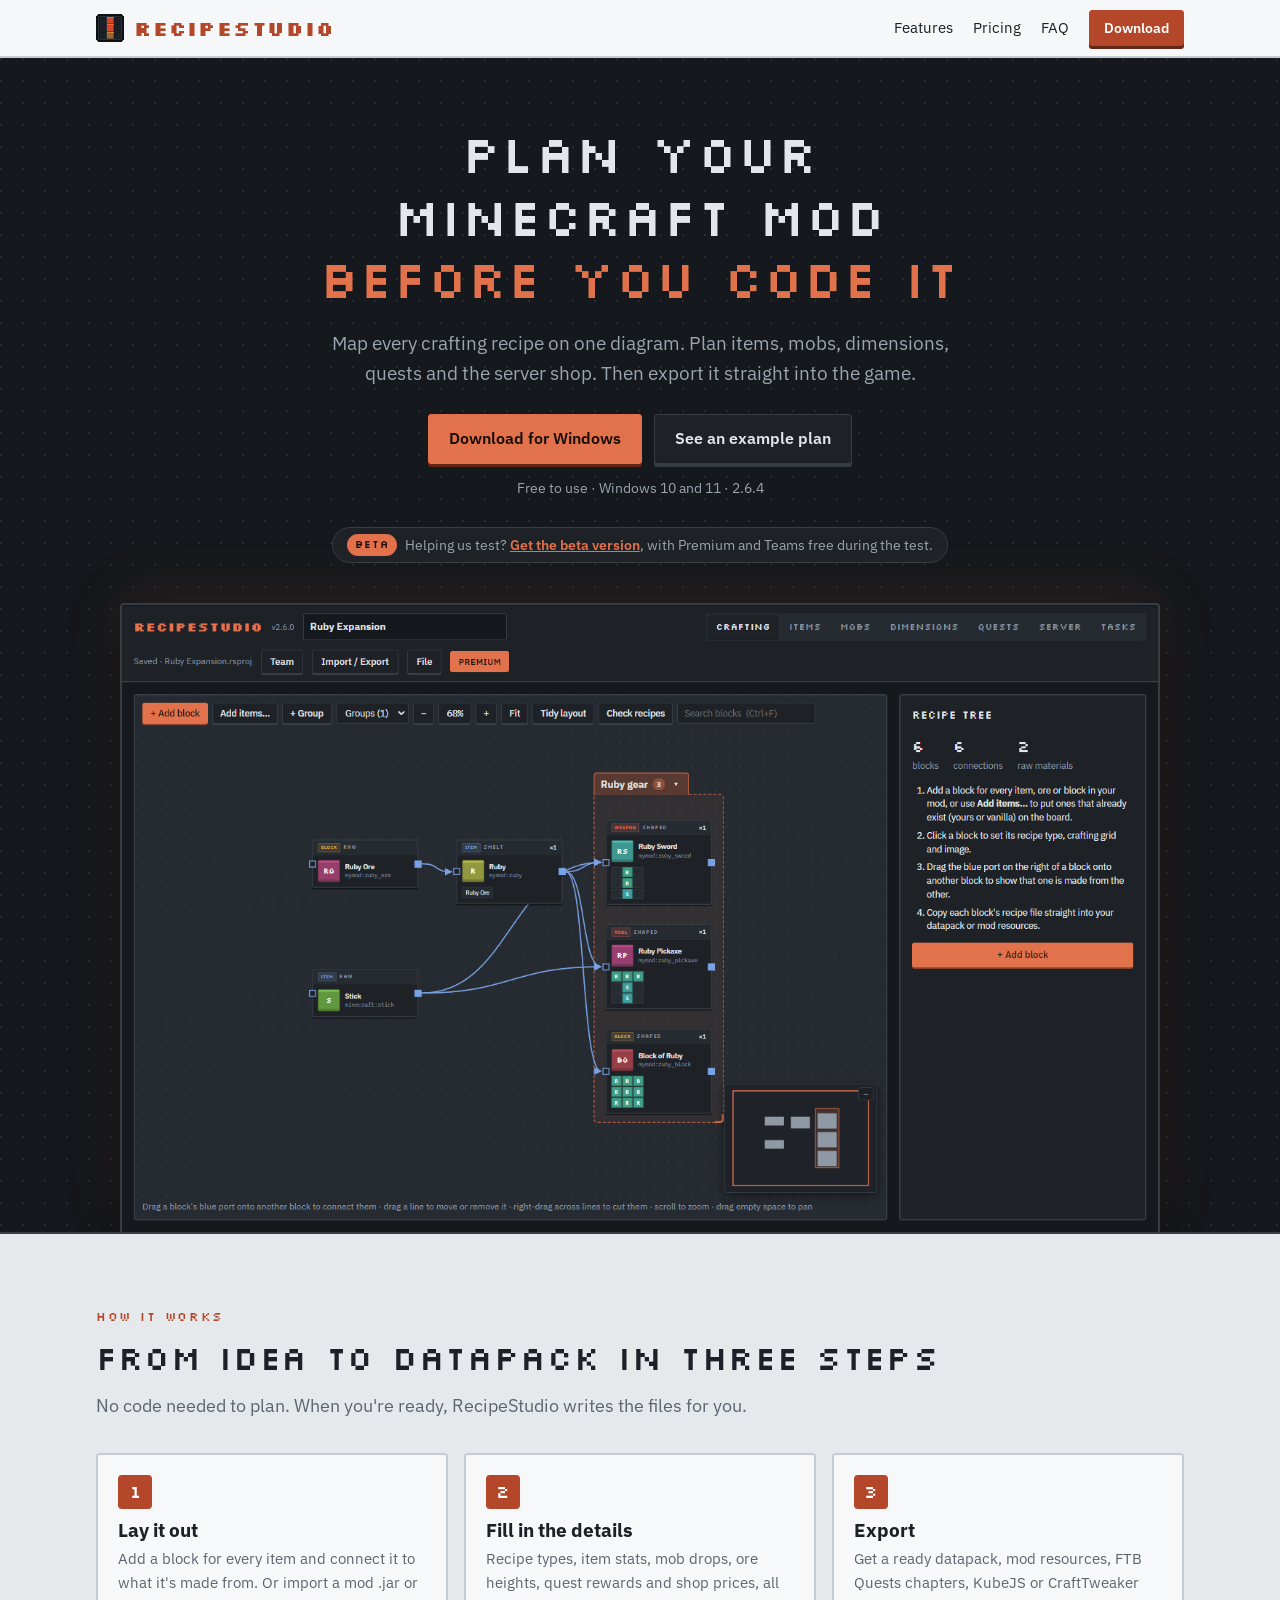
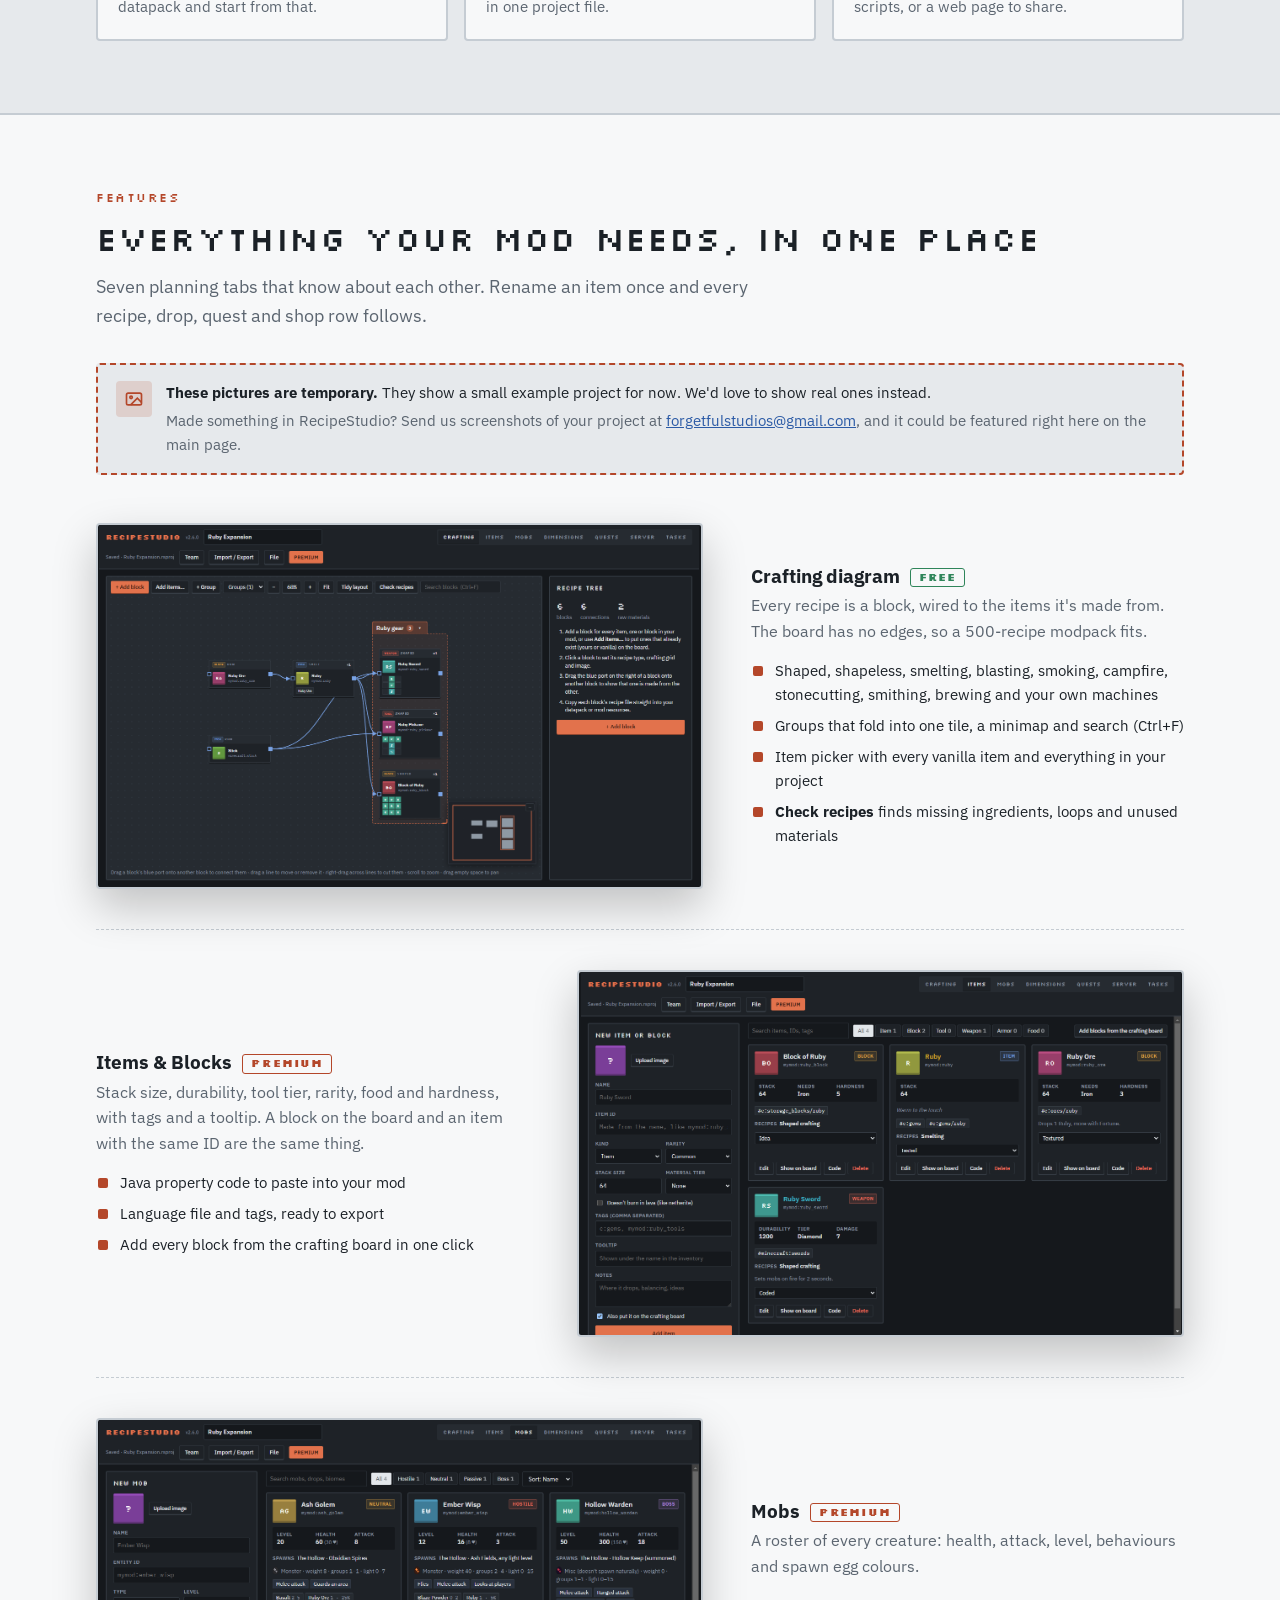
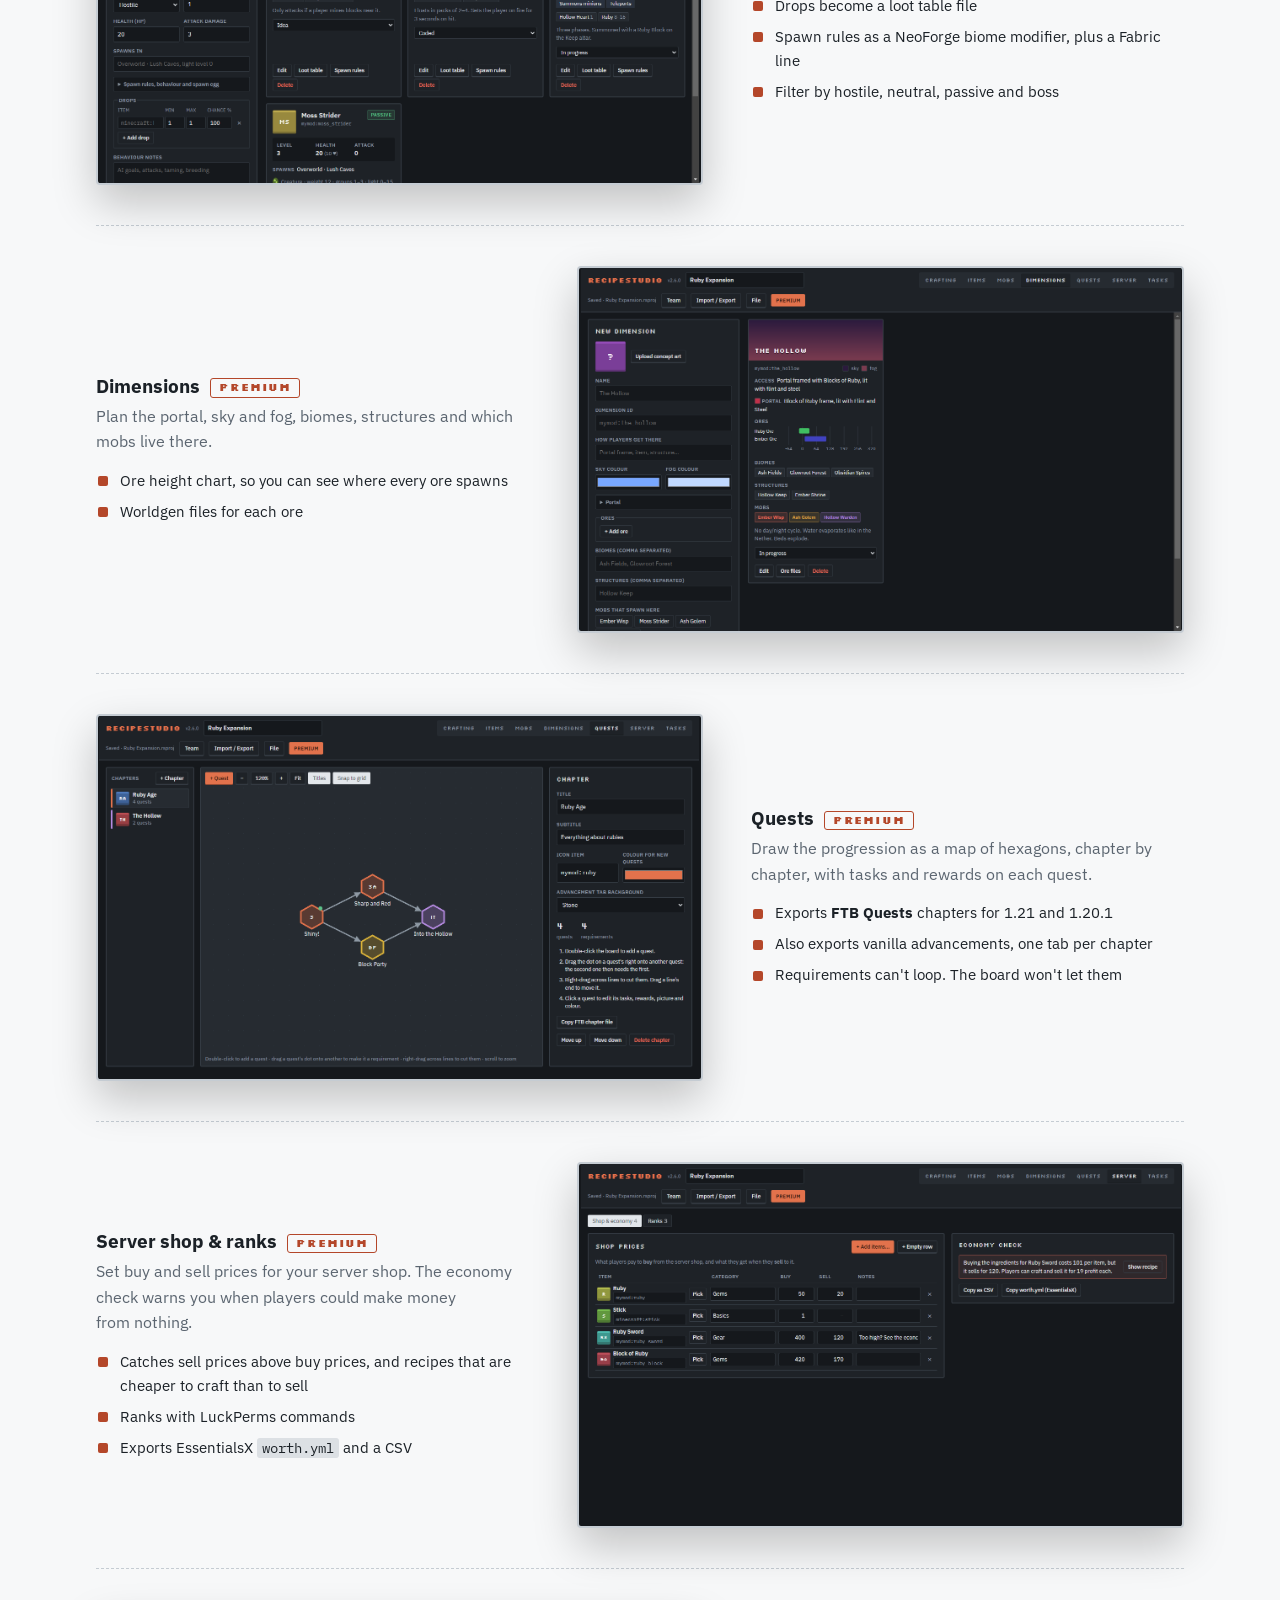
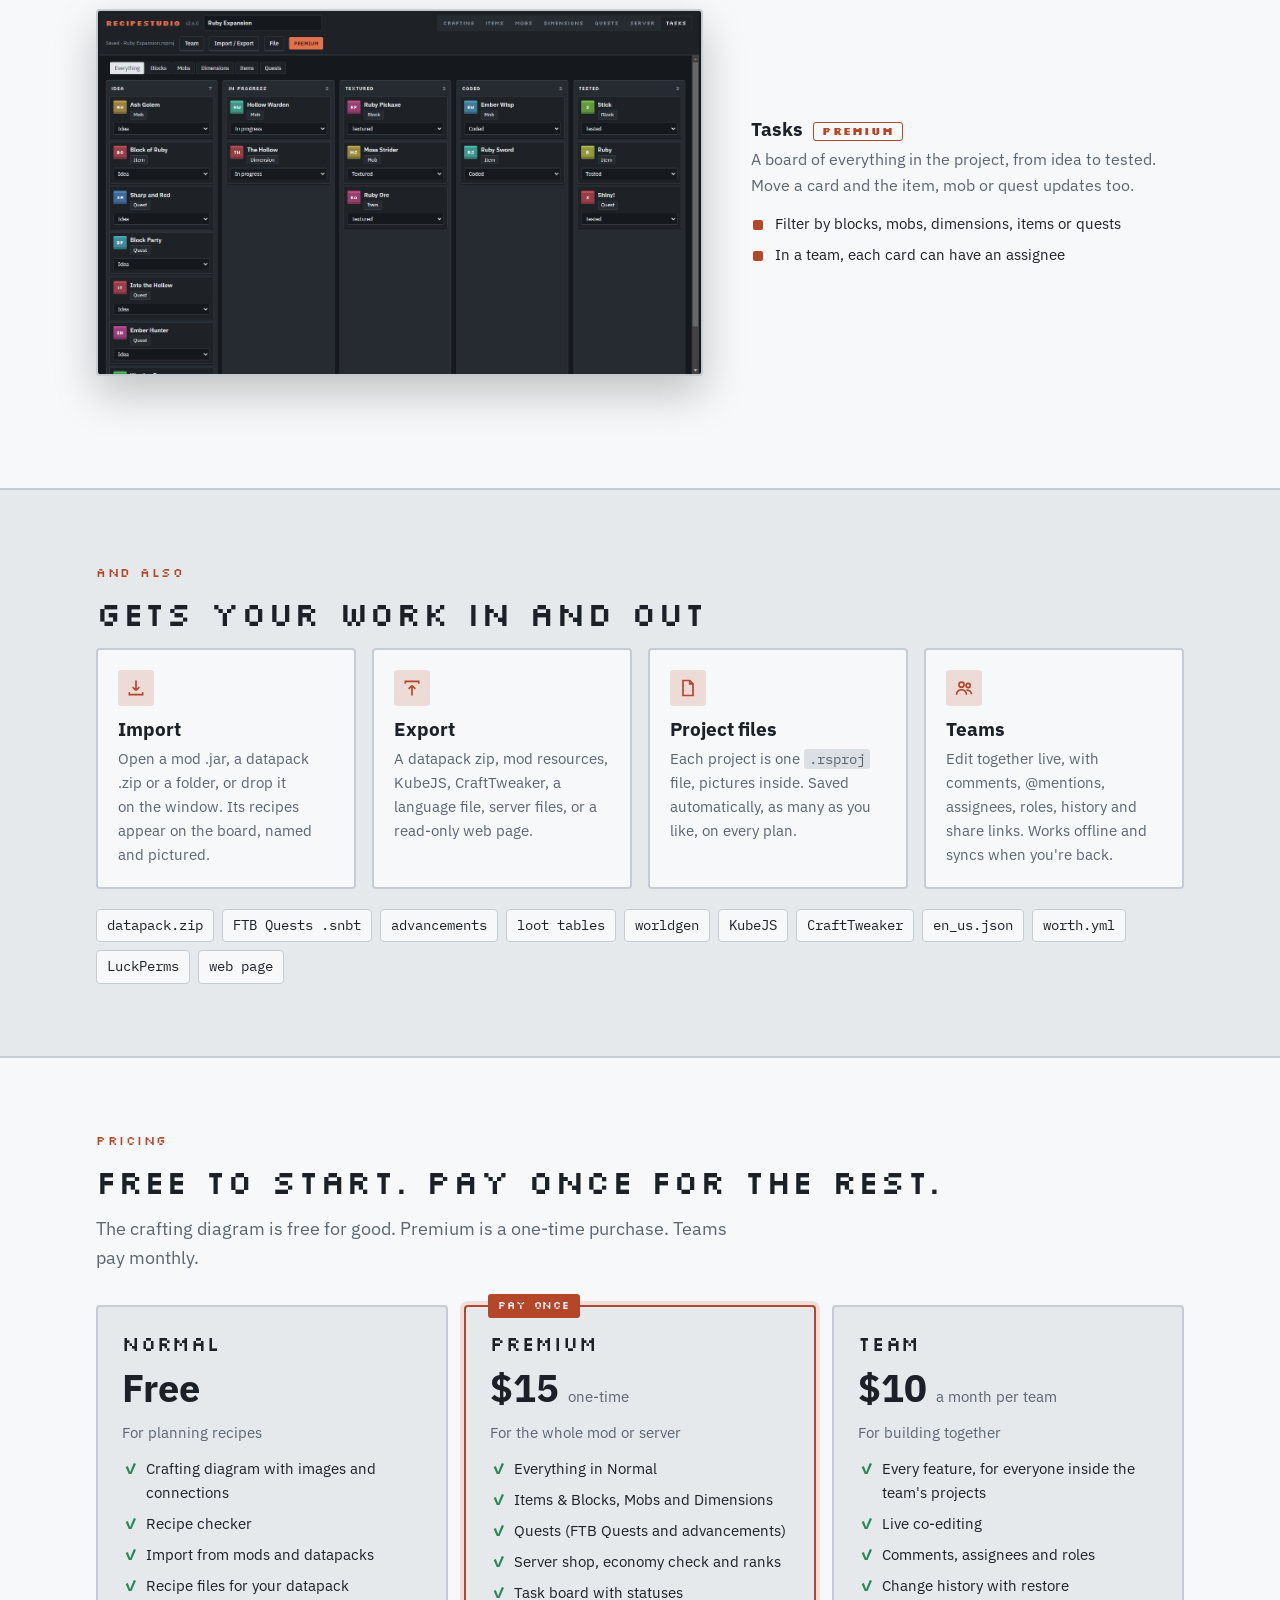
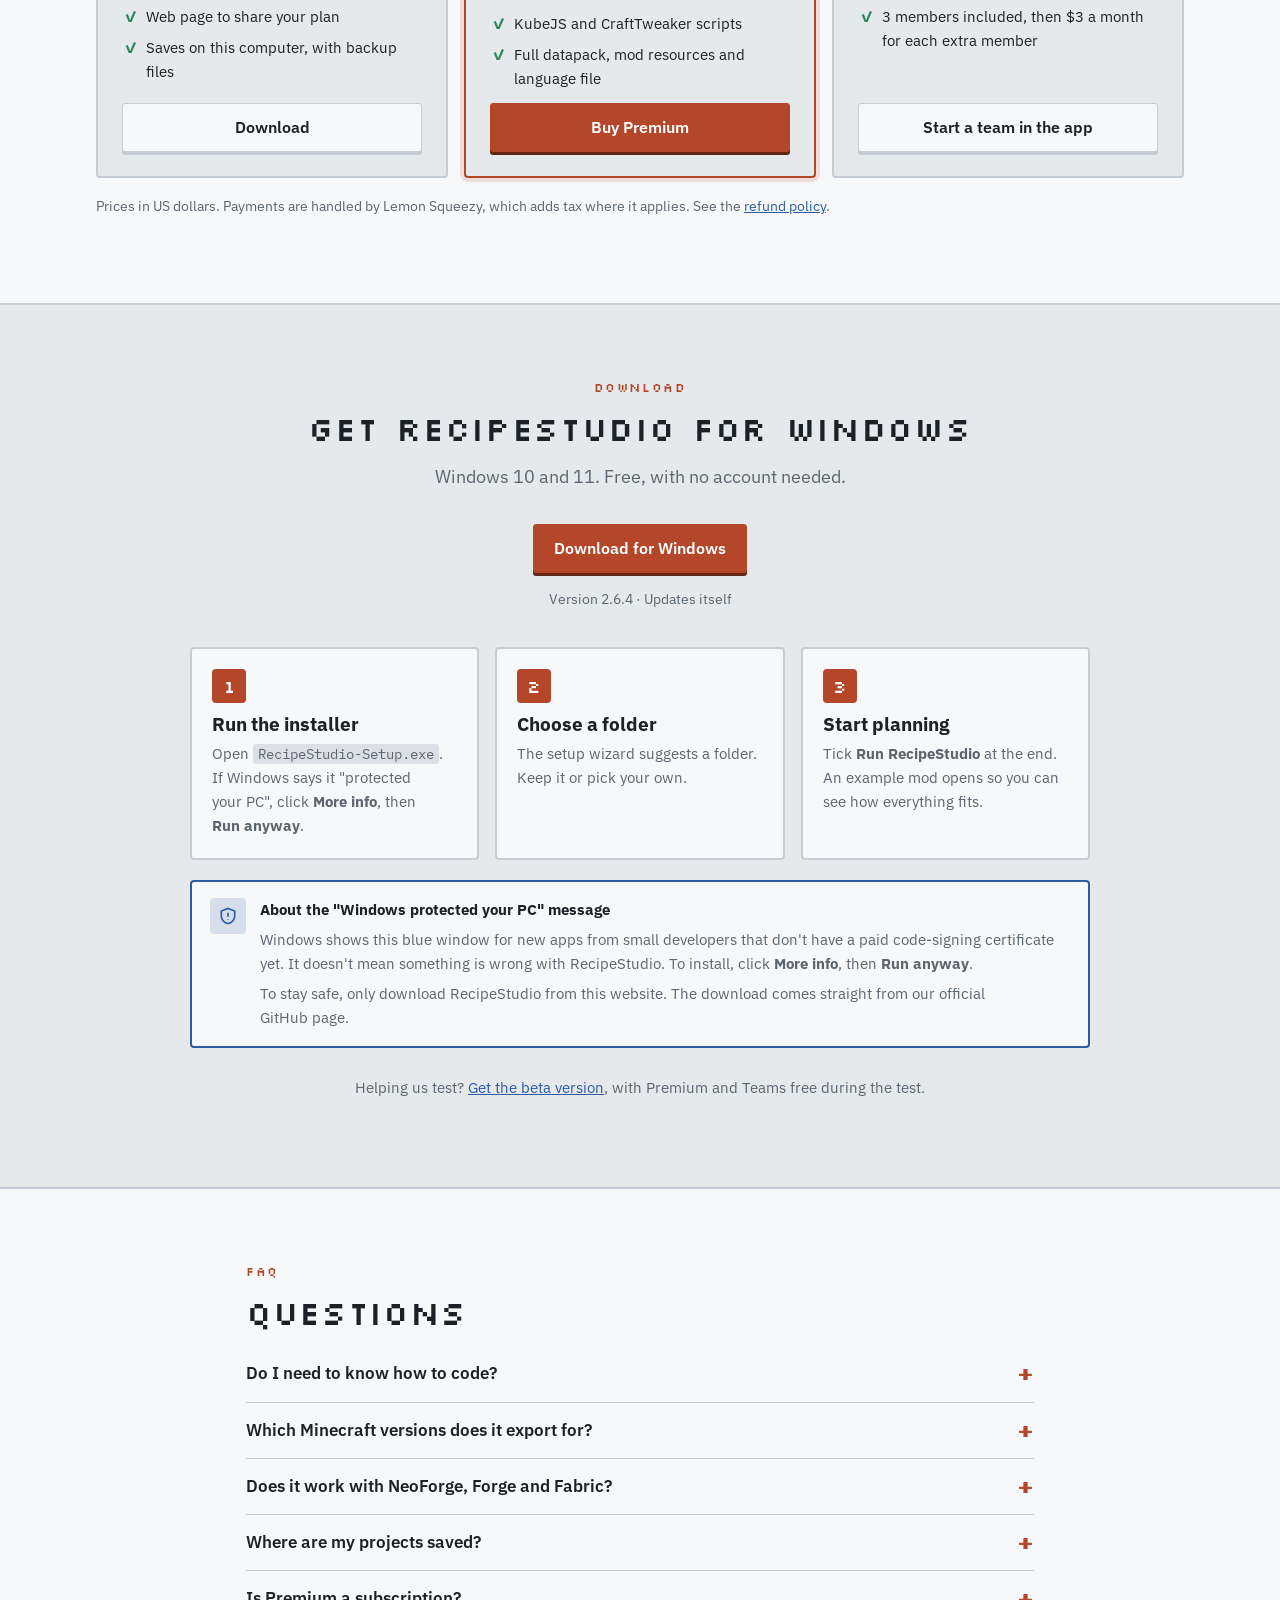
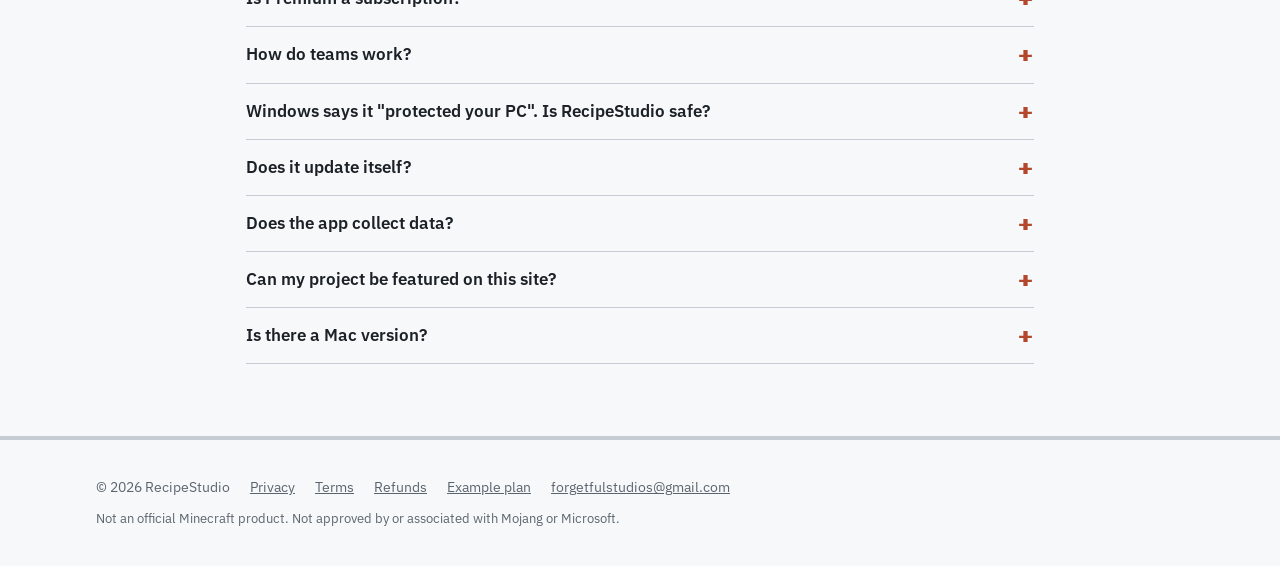
==== index.html @ adb0be87 "Website for 2.6.4" ====
<!doctype html>
<html lang="en"><head>
<meta charset="utf-8">
<meta name="viewport" content="width=device-width, initial-scale=1">
<title>RecipeStudio · Plan your Minecraft mod or server</title>
<meta name="description" content="A Windows app for Minecraft modders and server owners. Map every crafting recipe on a diagram, plan items, mobs, dimensions, quests and the server shop, then export datapacks, FTB Quests, KubeJS and CraftTweaker.">
<meta property="og:title" content="RecipeStudio · Plan your Minecraft mod or server">
<meta property="og:description" content="Map every recipe on a diagram, plan items, mobs, dimensions, quests and shops, then export straight into the game.">
<meta property="og:image" content="img/crafting.png">
<meta name="theme-color" content="#15181C">
<link rel="icon" href="icon.png">
<link rel="preconnect" href="https://fonts.googleapis.com"><link rel="preconnect" href="https://fonts.gstatic.com" crossorigin="">
<link rel="stylesheet" href="https://fonts.googleapis.com/css2?family=Silkscreen:wght@400;700&amp;family=IBM+Plex+Sans:wght@400;600;700&amp;family=IBM+Plex+Mono&amp;display=swap">
<link rel="stylesheet" href="style.css">
<script src="site-config.js"></script>
</head>
<body>
<a class="skip" href="#main">Skip to content</a>
<header class="top"><div class="wrap">
  <a class="logo" href="./"><img src="icon.png" alt="">RECIPESTUDIO</a>
  <nav class="links" aria-label="Main"><a href="#features">Features</a><a href="#pricing">Pricing</a><a href="#faq">FAQ</a><a class="btn primary" href="#download">Download</a></nav>
</div></header>

<main id="main">
  <section class="hero"><div class="wrap">
    <div class="hero-copy">
      <h1>Plan your Minecraft mod <span>before you code it<br></span></h1>
      <p class="lead">Map every crafting recipe on one diagram. Plan items, mobs, dimensions, quests and the server shop. Then export it straight into the game.</p>
      <div class="btn-row"><a class="btn primary dl" href="#download">Download for Windows</a><a class="btn" href="example.html">See an example plan</a></div>
      <p class="small">Free to use · Windows 10 and 11 · <span data-version=""></span></p>
      <p class="beta-pill"><span class="tag-new">Beta</span><span>Helping us test? <a href="beta.html">Get the beta version</a>, with Premium and Teams free during the test.</span></p>
    </div>
    <div class="frame zoom"><img src="img/crafting.png" alt="The RecipeStudio crafting diagram: ore smelts into ruby, which is crafted into a sword, a pickaxe and a block, grouped as Ruby gear, with a minimap"></div>
  </div></section>

  <section><div class="wrap">
    <p class="eyebrow">How it works</p>
    <h2>From idea to datapack in three steps</h2>
    <p class="section-lead">No code needed to plan. When you're ready, RecipeStudio writes the files for you.</p>
    <div class="steps">
      <div class="step"><h3>Lay it out</h3><p>Add a block for every item and connect it to what it's made from. Or import a mod .jar or datapack and start from that.</p></div>
      <div class="step"><h3>Fill in the details</h3><p>Recipe types, item stats, mob drops, ore heights, quest rewards and shop prices, all in one project file.</p></div>
      <div class="step"><h3>Export</h3><p>Get a ready datapack, mod resources, FTB Quests chapters, KubeJS or CraftTweaker scripts, or a web page to share.</p></div>
    </div>
  </div></section>

  <section id="features" class="alt"><div class="wrap">
    <p class="eyebrow">Features</p>
    <h2>Everything your mod needs, in one place</h2>
    <p class="section-lead">Seven planning tabs that know about each other. Rename an item once and every recipe, drop, quest and shop row follows.</p>
    <div class="showcase-note">
      <div class="ico" aria-hidden="true"><svg viewBox="0 0 24 24" fill="none" stroke="currentColor" stroke-width="2"><rect x="3" y="5" width="18" height="14" rx="2"></rect><circle cx="8.5" cy="10" r="1.5"></circle><path d="M21 16l-5-5-8 8"></path></svg></div>
      <div>
        <p><b>These pictures are temporary.</b> They show a small example project for now. We'd love to show real ones instead.</p>
        <p>Made something in RecipeStudio? Send us screenshots of your project at <span data-contact="">forgetfulstudios@gmail.com</span>, and it could be featured right here on the main page.</p>
      </div>
    </div>

    <div class="feature">
      <div>
        <h3>Crafting diagram <span class="tag free">Free</span></h3>
        <p>Every recipe is a block, wired to the items it's made from. The board has no edges, so a 500-recipe modpack fits.</p>
        <ul class="ticks">
          <li>Shaped, shapeless, smelting, blasting, smoking, campfire, stonecutting, smithing, brewing and your own machines</li>
          <li>Groups that fold into one tile, a minimap and search (Ctrl+F)</li>
          <li>Item picker with every vanilla item and everything in your project</li>
          <li><b>Check recipes</b> finds missing ingredients, loops and unused materials</li>
        </ul>
      </div>
      <div class="frame zoom"><img src="img/crafting.png" alt="Crafting diagram with a folded group frame and minimap" loading="lazy"></div>
    </div>

    <div class="feature">
      <div>
        <h3>Items &amp; Blocks <span class="tag">Premium</span></h3>
        <p>Stack size, durability, tool tier, rarity, food and hardness, with tags and a tooltip. A block on the board and an item with the same ID are the same thing.</p>
        <ul class="ticks">
          <li>Java property code to paste into your mod</li>
          <li>Language file and tags, ready to export</li>
          <li>Add every block from the crafting board in one click</li>
        </ul>
      </div>
      <div class="frame zoom"><img src="img/items.png" alt="Items and blocks as cards with stats, tags and recipes" loading="lazy"></div>
    </div>

    <div class="feature">
      <div>
        <h3>Mobs <span class="tag">Premium</span></h3>
        <p>A roster of every creature: health, attack, level, behaviours and spawn egg colours.</p>
        <ul class="ticks">
          <li>Drops become a loot table file</li>
          <li>Spawn rules as a NeoForge biome modifier, plus a Fabric line</li>
          <li>Filter by hostile, neutral, passive and boss</li>
        </ul>
      </div>
      <div class="frame zoom"><img src="img/mobs.png" alt="Mob roster with stats, spawns, behaviours and drops" loading="lazy"></div>
    </div>

    <div class="feature">
      <div>
        <h3>Dimensions <span class="tag">Premium</span></h3>
        <p>Plan the portal, sky and fog, biomes, structures and which mobs live there.</p>
        <ul class="ticks">
          <li>Ore height chart, so you can see where every ore spawns</li>
          <li>Worldgen files for each ore</li>
        </ul>
      </div>
      <div class="frame zoom"><img src="img/dimensions.png" alt="A dimension card with portal, ore height chart, biomes and mobs" loading="lazy"></div>
    </div>

    <div class="feature">
      <div>
        <h3>Quests <span class="tag">Premium</span></h3>
        <p>Draw the progression as a map of hexagons, chapter by chapter, with tasks and rewards on each quest.</p>
        <ul class="ticks">
          <li>Exports <b>FTB Quests</b> chapters for 1.21 and 1.20.1</li>
          <li>Also exports vanilla advancements, one tab per chapter</li>
          <li>Requirements can't loop. The board won't let them</li>
        </ul>
      </div>
      <div class="frame zoom"><img src="img/quests.png" alt="Quest chapter drawn as connected hexagons" loading="lazy"></div>
    </div>

    <div class="feature">
      <div>
        <h3>Server shop &amp; ranks <span class="tag">Premium</span></h3>
        <p>Set buy and sell prices for your server shop. The economy check warns you when players could make money from nothing.</p>
        <ul class="ticks">
          <li>Catches sell prices above buy prices, and recipes that are cheaper to craft than to sell</li>
          <li>Ranks with LuckPerms commands</li>
          <li>Exports EssentialsX <code>worth.yml</code> and a CSV</li>
        </ul>
      </div>
      <div class="frame zoom"><img src="img/server.png" alt="Shop prices with an economy check warning about a profitable craft" loading="lazy"></div>
    </div>

    <div class="feature">
      <div>
        <h3>Tasks <span class="tag">Premium</span></h3>
        <p>A board of everything in the project, from idea to tested. Move a card and the item, mob or quest updates too.</p>
        <ul class="ticks">
          <li>Filter by blocks, mobs, dimensions, items or quests</li>
          <li>In a team, each card can have an assignee</li>
        </ul>
      </div>
      <div class="frame zoom"><img src="img/tasks.png" alt="Task board with columns Idea, In progress, Textured, Coded and Tested" loading="lazy"></div>
    </div>
  </div></section>

  <section><div class="wrap">
    <p class="eyebrow">And also</p>
    <h2>Gets your work in and out</h2>
    <div class="grid">
      <div class="card"><div class="ico"><svg viewBox="0 0 24 24" fill="none" stroke="currentColor" stroke-width="2"><path d="M12 3v12m0 0l-4-4m4 4l4-4M4 17v3h16v-3"></path></svg></div><h3>Import</h3><p>Open a mod .jar, a datapack .zip or a folder, or drop it on the window. Its recipes appear on the board, named and pictured.</p></div>
      <div class="card"><div class="ico"><svg viewBox="0 0 24 24" fill="none" stroke="currentColor" stroke-width="2"><path d="M12 21V9m0 0l-4 4m4-4l4 4M4 7V4h16v3"></path></svg></div><h3>Export</h3><p>A datapack zip, mod resources, KubeJS, CraftTweaker, a language file, server files, or a read-only web page.</p></div>
      <div class="card"><div class="ico"><svg viewBox="0 0 24 24" fill="none" stroke="currentColor" stroke-width="2"><path d="M6 3h8l4 4v14H6z"></path><path d="M14 3v4h4"></path></svg></div><h3>Project files</h3><p>Each project is one <code>.rsproj</code> file, pictures inside. Saved automatically, as many as you like, on every plan.</p></div>
      <div class="card"><div class="ico"><svg viewBox="0 0 24 24" fill="none" stroke="currentColor" stroke-width="2"><circle cx="9" cy="8" r="3"></circle><circle cx="17" cy="9" r="2.5"></circle><path d="M3 20c0-3.3 2.7-6 6-6s6 2.7 6 6M15 14.5c3 0 6 1.8 6 5"></path></svg></div><h3>Teams</h3><p>Edit together live, with comments, @mentions, assignees, roles, history and share links. Works offline and syncs when you're back.</p></div>
    </div>
    <div class="formats" aria-label="Export formats"><span>datapack.zip</span><span>FTB Quests .snbt</span><span>advancements</span><span>loot tables</span><span>worldgen</span><span>KubeJS</span><span>CraftTweaker</span><span>en_us.json</span><span>worth.yml</span><span>LuckPerms</span><span>web page</span></div>
  </div></section>

  <section id="pricing" class="alt"><div class="wrap">
    <p class="eyebrow">Pricing</p>
    <h2>Free to start. Pay once for the rest.</h2>
    <p class="section-lead">The crafting diagram is free for good. Premium is a one-time purchase. Teams pay monthly.</p>
    <div class="plans" id="plans"></div>
    <p class="small" style="margin-top:18px">Prices in US dollars. Payments are handled by Lemon Squeezy, which adds tax where it applies. See the <a href="refund.html">refund policy</a>.</p>
  </div></section>

  <section id="download" class="download"><div class="wrap">
    <p class="eyebrow">Download</p>
    <h2>Get RecipeStudio for Windows</h2>
    <p class="section-lead" style="margin-inline:auto">Windows 10 and 11. Free, with no account needed.</p>
    <p><a class="btn primary dl" href="#">Download for Windows</a></p>
    <p class="small">Version <span data-version=""></span> · Updates itself</p>
    <div class="install">
      <div class="step"><h3>Run the installer</h3><p>Open <code>RecipeStudio-Setup.exe</code>. If Windows says it "protected your PC", click <b>More info</b>, then <b>Run anyway</b>.</p></div>
      <div class="step"><h3>Choose a folder</h3><p>The setup wizard suggests a folder. Keep it or pick your own.</p></div>
      <div class="step"><h3>Start planning</h3><p>Tick <b>Run RecipeStudio</b> at the end. An example mod opens so you can see how everything fits.</p></div>
    </div>
    <div class="smartscreen-note" id="windows-warning">
      <div class="ico" aria-hidden="true"><svg viewBox="0 0 24 24" fill="none" stroke="currentColor" stroke-width="2"><path d="M12 3l8 3v6c0 4.5-3.4 8.3-8 9-4.6-.7-8-4.5-8-9V6z"></path><path d="M12 8v5M12 16v.5"></path></svg></div>
      <div>
        <p><b>About the "Windows protected your PC" message</b></p>
        <p>Windows shows this blue window for new apps from small developers that don't have a paid code-signing certificate yet. It doesn't mean something is wrong with RecipeStudio. To install, click <b>More info</b>, then <b>Run anyway</b>.</p>
        <p>To stay safe, only download RecipeStudio from this website. The download comes straight from our official GitHub page.</p>
      </div>
    </div>
    <p class="beta-link">Helping us test? <a href="beta.html">Get the beta version</a>, with Premium and Teams free during the test.</p>
  </div></section>

  <section id="faq" class="alt"><div class="wrap faq">
    <p class="eyebrow">FAQ</p>
    <h2>Questions</h2>
    <details><summary>Do I need to know how to code?</summary><p>No. You can plan everything without code, and export datapacks that work in any world. Mod developers also get recipe files, language files, tags and Java snippets.</p></details>
    <details><summary>Which Minecraft versions does it export for?</summary><p>Java Edition 1.21 and newer. FTB Quests chapters can also be made for 1.20.1. Scripts work with KubeJS 6 and 7, and CraftTweaker for 1.20 and newer.</p></details>
    <details><summary>Does it work with NeoForge, Forge and Fabric?</summary><p>Datapacks work on all of them. Mob spawn rules come as a NeoForge biome modifier plus a line for Fabric.</p></details>
    <details><summary>Where are my projects saved?</summary><p>On your computer, as <code>.rsproj</code> files in Documents\RecipeStudio. Team projects are also saved online so your team can work on them together, and you can keep working offline.</p></details>
    <details><summary>Is Premium a subscription?</summary><p>No. Premium is a one-time purchase with a license key. Only the Team plan is monthly, and you can cancel it whenever you like.</p></details>
    <details><summary>How do teams work?</summary><p>The team owner pays for the team in the app, then invites people by email or with an invite code. Everyone in the team gets every feature inside the team's projects. <span id="teamPrice"></span></p></details>
    <details><summary>Windows says it "protected your PC". Is RecipeStudio safe?</summary><p>Yes. Windows shows that message for new apps from small developers that don't have a paid code-signing certificate yet. Click <b>More info</b>, then <b>Run anyway</b>. Only download RecipeStudio from this website, so you know you have the real one.</p></details>
    <details><summary>Does it update itself?</summary><p>Yes. New versions download in the background and install when you close the app.</p></details>
    <details><summary>Does the app collect data?</summary><p>It sends anonymous counts of which features are used, which you can switch off in the File menu. Your projects stay private. See the <a href="privacy.html">privacy policy</a>.</p></details>
    <details><summary>Can my project be featured on this site?</summary><p>Yes, please! The screenshots on this page are temporary. Send screenshots of your project to <span data-contact="">forgetfulstudios@gmail.com</span>, with the name you'd like shown, and we may feature it on the main page.</p></details>
    <details><summary>Is there a Mac version?</summary><p>Not yet. RecipeStudio is Windows only for now.</p></details>
  </div></section>
</main>

<footer><div class="wrap">
  <span>© <span id="year"></span> RecipeStudio</span>
  <a href="privacy.html">Privacy</a><a href="terms.html">Terms</a><a href="refund.html">Refunds</a><a href="example.html">Example plan</a>
  <span data-contact=""></span>
  <span class="fine">Not an official Minecraft product. Not approved by or associated with Mojang or Microsoft.</span>
</div></footer>

<script src="common.js"></script>
<script>
(() => {
  const S = window.SITE || {}, p = Object.assign({ premium: 12, teamMonthly: 10, teamIncludedMembers: 3, teamExtraMember: 3, currency: 'USD' }, S.pricing || {});
  const money = n => new Intl.NumberFormat('en-US', { style: 'currency', currency: p.currency || 'USD', minimumFractionDigits: Number.isInteger(n) ? 0 : 2 }).format(n);
  const esc = s => String(s ?? '').replace(/[&<>"']/g, c => ({ '&': '&amp;', '<': '&lt;', '>': '&gt;', '"': '&quot;', "'": '&#39;' }[c]));
  // Same defaults as the app's plan screen (app/src/premium.js); config.json's planText overrides them.
  const T = Object.assign({
    normal: ['Crafting diagram with images and connections', 'Recipe checker', 'Import from mods and datapacks', 'Recipe files for your datapack', 'Web page to share your plan', 'Saves on this computer, with backup files'],
    premium: ['Everything in Normal', 'Items & Blocks, Mobs and Dimensions', 'Quests (FTB Quests and advancements)', 'Server shop, economy check and ranks', 'Task board with statuses', 'KubeJS and CraftTweaker scripts', 'Full datapack, mod resources and language file'],
    team: ["Every feature, for everyone inside the team's projects", 'Live co-editing', 'Comments, assignees and roles', 'Change history with restore']
  }, S.planText || {});
  const li = l => l.map(t => `<li>${esc(t)}</li>`).join('');
  const seats = `${esc(p.teamIncludedMembers)} members included, then ${money(p.teamExtraMember)} a month for each extra member`;
  document.getElementById('plans').innerHTML = `
    <div class="plan"><h3>Normal</h3><p class="price">Free</p><p class="who">For planning recipes</p><ul>${li(T.normal)}</ul><a class="btn dl" href="#download">Download</a></div>
    <div class="plan featured"><span class="badge">Pay once</span><h3>Premium</h3><p class="price">${money(p.premium)} <small>one-time</small></p><p class="who">For the whole mod or server</p><ul>${li(T.premium)}</ul>${S.premiumBuyUrl ? `<a class="btn primary" href="${esc(S.premiumBuyUrl)}">Buy Premium</a>` : `<a class="btn primary dl" href="#download">Get it in the app</a>`}</div>
    <div class="plan"><h3>Team</h3><p class="price">${money(p.teamMonthly)} <small>a month per team</small></p><p class="who">For building together</p><ul>${li(T.team)}<li>${seats}</li></ul><a class="btn" href="#download">Start a team in the app</a></div>`;
  document.getElementById('teamPrice').textContent = `It costs ${money(p.teamMonthly)} a month with ${p.teamIncludedMembers} members included, then ${money(p.teamExtraMember)} a month for each extra member.`;
})();
</script>



</body></html>
---- style.css ----
:root {
  --bg: #E6E9EC; --panel: #F7F8F9; --sunk: #DCE0E4; --ink: #1B2127; --muted: #5B6570; --line: #C5CCD3;
  --accent: #B4472A; --accent-ink: #FFFFFF; --lapis: #2C5BA6; --ok: #2F855A;
  --night: #15181C; --night-panel: #1E2227; --night-ink: #E3E7EB; --night-muted: #9AA5B0; --night-line: #363D45; --night-accent: #E2724C;
  --f-display: "Silkscreen", "Courier New", monospace;
  --f-body: "IBM Plex Sans", system-ui, -apple-system, "Segoe UI", sans-serif;
  --f-mono: "IBM Plex Mono", ui-monospace, Consolas, monospace;
}
@media (prefers-color-scheme: dark) { :root {
  --bg: #15181C; --panel: #1E2227; --sunk: #262B31; --ink: #E3E7EB; --muted: #8E99A4; --line: #363D45;
  --accent: #E2724C; --accent-ink: #1A0E09; --lapis: #79A3E6; --ok: #5CC28A;
  --night: #0F1215; --night-panel: #181C20; --night-line: #2C3238; } }
* { box-sizing: border-box; }
html { scroll-behavior: smooth; scroll-padding-top: 72px; }
body { margin: 0; background: var(--bg); color: var(--ink); font: 16px/1.6 var(--f-body); }
a { color: var(--lapis); }
img { max-width: 100%; display: block; }
code { font-family: var(--f-mono); font-size: .92em; background: var(--sunk); padding: 1px 5px; border-radius: 3px; }
.wrap { max-width: 1120px; margin: 0 auto; padding: 0 16px; }
.small { font-size: 13.5px; color: var(--muted); }
.skip { position: absolute; left: -999px; }
.skip:focus { left: 16px; top: 8px; z-index: 50; background: var(--panel); padding: 8px 12px; }

/* header */
header.top { position: sticky; top: 0; z-index: 20; background: color-mix(in srgb, var(--panel) 92%, transparent); backdrop-filter: blur(8px); border-bottom: 2px solid var(--line); }
header.top .wrap { display: flex; align-items: center; gap: 16px; padding-block: 10px; }
.logo { display: flex; align-items: center; gap: 10px; font-family: var(--f-display); font-weight: 700; font-size: 20px; color: var(--accent); text-decoration: none; letter-spacing: .04em; white-space: nowrap; }
.logo img { width: 28px; height: 28px; image-rendering: pixelated; object-fit: contain; }
nav.links { margin-left: auto; display: flex; align-items: center; gap: 20px; }
nav.links a { color: var(--ink); text-decoration: none; font-size: 15px; }
nav.links a:hover { color: var(--accent); }
nav.links .btn { padding: 6px 14px; font-size: 14px; color: var(--accent-ink); }

/* buttons */
.btn { display: inline-flex; align-items: center; justify-content: center; gap: 8px; border: 1px solid var(--line); background: var(--panel); color: var(--ink); padding: 11px 20px; border-radius: 3px; font-weight: 600; text-decoration: none; box-shadow: 0 3px 0 var(--line); cursor: pointer; font-size: 16px; transition: transform .08s, box-shadow .08s; }
.btn:hover { transform: translateY(-1px); box-shadow: 0 4px 0 var(--line); }
.btn:active { transform: translateY(2px); box-shadow: 0 1px 0 var(--line); }
.btn.primary { background: var(--accent); color: var(--accent-ink); border-color: var(--accent); box-shadow: 0 3px 0 color-mix(in srgb, var(--accent) 55%, #000); }
.btn.primary:hover { box-shadow: 0 4px 0 color-mix(in srgb, var(--accent) 55%, #000); }
.btn[aria-disabled="true"] { opacity: .6; pointer-events: none; }
.btn-row { display: flex; gap: 12px; flex-wrap: wrap; }

/* type */
h1, h2, h3 { text-wrap: balance; line-height: 1.2; }
h1 { font-family: var(--f-display); font-weight: 400; font-size: clamp(30px, 5.2vw, 52px); margin: 0 0 18px; letter-spacing: .02em; }
h2 { font-family: var(--f-display); font-weight: 400; font-size: clamp(24px, 3.2vw, 34px); margin: 0 0 14px; letter-spacing: .02em; }
h3 { font-size: 19px; margin: 0 0 6px; }
.eyebrow { font-family: var(--f-display); font-size: 13px; letter-spacing: .12em; text-transform: uppercase; color: var(--accent); margin: 0 0 10px; }
.section-lead { color: var(--muted); font-size: 18px; max-width: 680px; margin: 0 0 32px; }
p { text-wrap: pretty; }

/* screenshots: always centred in their frame, whatever their shape */
.frame { position: relative; display: flex; align-items: center; justify-content: center; aspect-ratio: 1424 / 861; background: var(--night); border: 2px solid var(--line); border-radius: 4px; overflow: hidden; box-shadow: 0 18px 44px rgba(0,0,0,.22); }
.frame img { width: 100%; height: 100%; object-fit: contain; object-position: center; }
.frame.zoom img { cursor: zoom-in; }

/* hero (always dark, like the app) */
.hero { background: var(--night); color: var(--night-ink); padding: 64px 0 0; overflow: hidden; border-bottom: 2px solid var(--night-line);
  background-image: radial-gradient(circle at 1px 1px, color-mix(in srgb, var(--night-ink) 9%, transparent) 1px, transparent 0); background-size: 22px 22px; }
.hero .wrap { display: grid; gap: 40px; }
.hero-copy { max-width: 760px; margin: 0 auto; text-align: center; }
.hero h1 span { color: var(--night-accent); }
.hero .lead { font-size: 19px; color: var(--night-muted); margin: 0 auto 26px; max-width: 640px; }
.hero .btn-row { justify-content: center; }
.hero .btn:not(.primary) { background: var(--night-panel); color: var(--night-ink); border-color: var(--night-line); box-shadow: 0 3px 0 var(--night-line); }
.hero .btn.primary { background: var(--night-accent); border-color: var(--night-accent); color: #1A0E09; }
.hero .small { color: var(--night-muted); margin-top: 14px; }
.hero .frame { border-color: var(--night-line); border-bottom: 0; border-radius: 4px 4px 0 0; box-shadow: 0 -10px 60px rgba(226,114,76,.12), 0 20px 50px rgba(0,0,0,.5); max-width: 1040px; margin: 0 auto; width: 100%; }

/* sections */
section { padding: 72px 0; }
section.alt { background: var(--panel); border-block: 2px solid var(--line); }

.steps { display: grid; grid-template-columns: repeat(3, minmax(0, 1fr)); gap: 16px; counter-reset: s; }
.step { background: var(--panel); border: 2px solid var(--line); border-radius: 4px; padding: 20px; counter-increment: s; }
.step::before { content: counter(s); display: inline-grid; place-items: center; width: 34px; height: 34px; margin-bottom: 10px; border-radius: 4px; background: var(--accent); color: var(--accent-ink); font-family: var(--f-display); font-size: 18px; }
.step p { margin: 0; color: var(--muted); font-size: 15px; }

/* feature rows */
.feature { display: grid; grid-template-columns: minmax(0, 5fr) minmax(0, 7fr); gap: 48px; align-items: center; padding: 40px 0; }
.feature + .feature { border-top: 1px dashed var(--line); }
.feature:nth-of-type(even) { grid-template-columns: minmax(0, 7fr) minmax(0, 5fr); }
.feature:nth-of-type(even) .frame { order: -1; }
.feature p { color: var(--muted); margin: 0 0 14px; }
.ticks { list-style: none; margin: 0; padding: 0; display: grid; gap: 7px; font-size: 15px; }
.ticks li { padding-left: 24px; position: relative; }
.ticks li::before { content: ""; position: absolute; left: 2px; top: .5em; width: 10px; height: 10px; background: var(--accent); border-radius: 2px; }
.tag { display: inline-block; font-family: var(--f-display); font-size: 11px; letter-spacing: .08em; padding: 2px 8px; border-radius: 3px; border: 1px solid var(--accent); color: var(--accent); vertical-align: middle; margin-left: 6px; }
.tag.free { border-color: var(--ok); color: var(--ok); }

.showcase-note { display: flex; gap: 14px; align-items: flex-start; background: var(--bg); border: 2px dashed var(--accent); border-radius: 4px; padding: 16px 18px; margin: 0 0 8px; }
.showcase-note .ico { flex: none; width: 36px; height: 36px; display: grid; place-items: center; border-radius: 4px; background: color-mix(in srgb, var(--accent) 16%, transparent); color: var(--accent); }
.showcase-note .ico svg { width: 20px; height: 20px; }
.showcase-note p { margin: 0; font-size: 15px; }
.showcase-note p + p { margin-top: 4px; color: var(--muted); }
.grid { display: grid; grid-template-columns: repeat(auto-fill, minmax(250px, 1fr)); gap: 16px; }
.card { background: var(--bg); border: 2px solid var(--line); border-radius: 4px; padding: 20px; }
section:not(.alt) .card { background: var(--panel); }
.card p { margin: 0; color: var(--muted); font-size: 15px; }
.card .ico { width: 36px; height: 36px; display: grid; place-items: center; border-radius: 4px; background: color-mix(in srgb, var(--accent) 16%, transparent); color: var(--accent); margin-bottom: 12px; }
.card .ico svg { width: 20px; height: 20px; }

.formats { display: flex; flex-wrap: wrap; gap: 8px; margin-top: 20px; }
.formats span { font-family: var(--f-mono); font-size: 13.5px; padding: 5px 10px; border: 1px solid var(--line); border-radius: 4px; background: var(--panel); }

/* pricing */
.plans { display: grid; grid-template-columns: repeat(3, minmax(0, 1fr)); gap: 16px; align-items: stretch; }
.plan { background: var(--bg); border: 2px solid var(--line); border-radius: 4px; padding: 24px; display: flex; flex-direction: column; gap: 12px; position: relative; }
.plan.featured { border-color: var(--accent); box-shadow: 0 0 0 4px color-mix(in srgb, var(--accent) 14%, transparent); }
.plan .badge { position: absolute; top: -13px; left: 22px; background: var(--accent); color: var(--accent-ink); font-family: var(--f-display); font-size: 11px; letter-spacing: .08em; padding: 3px 10px; border-radius: 3px; }
.plan h3 { font-family: var(--f-display); font-weight: 400; font-size: 20px; letter-spacing: .04em; margin: 0; }
.plan .price { font-size: 38px; font-weight: 700; margin: 0; line-height: 1.1; }
.plan .price small { font-size: 15px; font-weight: 400; color: var(--muted); }
.plan .who { color: var(--muted); font-size: 15px; margin: 0; }
.plan ul { margin: 0; padding: 0; list-style: none; display: grid; gap: 7px; align-content: start; font-size: 15px; flex: 1; }
.plan li { padding-left: 24px; position: relative; }
.plan li::before { content: "✓"; position: absolute; left: 2px; color: var(--ok); font-weight: 700; }
.plan .btn { width: 100%; }

/* download */
.download { text-align: center; }
.download .install { display: grid; grid-template-columns: repeat(3, minmax(0, 1fr)); gap: 16px; text-align: left; margin: 36px auto 0; max-width: 900px; }

/* faq */
.faq { max-width: 820px; }
.faq details { border-bottom: 1px solid var(--line); padding: 14px 0; }
.faq summary { cursor: pointer; font-weight: 600; font-size: 17px; list-style: none; display: flex; justify-content: space-between; gap: 16px; }
.faq summary::-webkit-details-marker { display: none; }
.faq summary::after { content: "+"; font-family: var(--f-display); color: var(--accent); }
.faq details[open] summary::after { content: "−"; }
.faq details p { margin: 8px 0 0; color: var(--muted); }

/* footer */
footer { padding: 36px 0; color: var(--muted); font-size: 14px; border-top: 2px solid var(--line); background: var(--panel); }
footer .wrap { display: flex; gap: 10px 20px; flex-wrap: wrap; align-items: center; }
footer a { color: var(--muted); }
footer a:hover { color: var(--accent); }
footer .fine { flex-basis: 100%; font-size: 13px; }

/* legal pages */
.legal { max-width: 760px; padding: 48px 16px 72px; margin: 0 auto; }
.legal h1 { font-size: clamp(26px, 4vw, 38px); }
.legal h2 { font-size: 20px; margin-top: 36px; }
.legal li { margin-bottom: 6px; }
.draft { border: 2px dashed var(--accent); background: color-mix(in srgb, var(--accent) 8%, transparent); border-radius: 4px; padding: 12px 16px; margin: 0 0 24px; font-size: 15px; }
.fill { background: color-mix(in srgb, #F5C542 35%, transparent); padding: 0 4px; border-radius: 3px; }

/* screenshot lightbox */
.lightbox { position: fixed; inset: 0; z-index: 100; background: rgba(8,10,12,.88); display: flex; align-items: center; justify-content: center; padding: 16px; cursor: zoom-out; }
.lightbox img { max-width: 100%; max-height: 100%; object-fit: contain; border-radius: 4px; }

@media (max-width: 900px) {
  .feature, .feature:nth-of-type(even) { grid-template-columns: 1fr; gap: 20px; padding: 28px 0; }
  .feature:nth-of-type(even) .frame { order: 0; }
  .plans, .steps, .download .install { grid-template-columns: 1fr; }
  .plans { max-width: 480px; margin: 0 auto; }
}
@media (max-width: 640px) {
  nav.links a:not(.btn) { display: none; }
  section { padding: 52px 0; }
  .hero { padding-top: 40px; }
  .hero .lead { font-size: 17px; }
}
@media (max-width: 400px) {
  .logo { font-size: 16px; gap: 8px; }
  .logo img { width: 24px; height: 24px; }
  nav.links .btn { padding: 6px 10px; }
}
@media (prefers-reduced-motion: reduce) { html { scroll-behavior: auto; } .btn { transition: none; } }
.steps.steps-4 { grid-template-columns: repeat(4, minmax(0, 1fr)); }
.beta-link { margin-top: 28px; font-size: 15px; color: var(--muted); }
@media (max-width: 1000px) { .steps.steps-4 { grid-template-columns: repeat(2, minmax(0, 1fr)); } }
@media (max-width: 640px) { .steps.steps-4 { grid-template-columns: 1fr; } }
.beta-pill { display: inline-flex; align-items: center; gap: 8px; flex-wrap: wrap; justify-content: center; margin: 14px auto 0; padding: 6px 14px; border: 1px solid var(--night-line); border-radius: 999px; background: var(--night-panel); color: var(--night-muted); font-size: 14px; }
.beta-pill a { color: var(--night-accent); font-weight: 600; }
.beta-pill .tag-new { font-family: var(--f-display); font-size: 11px; letter-spacing: .08em; padding: 2px 8px; border-radius: 999px; background: var(--night-accent); color: #1A0E09; }

/* beta tutorial: numbered steps, each with its picture centred in a frame */
.tut { list-style: none; margin: 0; padding: 0; counter-reset: t; display: grid; gap: 16px; }
.tut-step { counter-increment: t; display: grid; grid-template-columns: minmax(0, 5fr) minmax(0, 7fr); gap: 24px; align-items: center; background: var(--panel); border: 2px solid var(--line); border-radius: 4px; padding: 20px; }
.tut-step:not(:has(.tut-pic)) { grid-template-columns: 1fr; }
.tut-text h3::before { content: counter(t); display: inline-grid; place-items: center; width: 30px; height: 30px; margin-right: 10px; border-radius: 4px; background: var(--accent); color: var(--accent-ink); font-family: var(--f-display); font-size: 16px; vertical-align: middle; }
.tut-text p { margin: 8px 0 0; color: var(--muted); }
.tut-pic { display: flex; align-items: center; justify-content: center; background: var(--night); border: 2px solid var(--line); border-radius: 4px; padding: 10px; overflow: hidden; }
.tut-pic img { max-width: 100%; max-height: 360px; object-fit: contain; object-position: center; }
@media (max-width: 800px) { .tut-step { grid-template-columns: 1fr; } }

/* "Windows protected your PC" explanation under the download steps */
.smartscreen-note { display: flex; gap: 14px; align-items: flex-start; text-align: left; max-width: 900px; margin: 20px auto 0; background: var(--panel); border: 2px solid var(--lapis); border-radius: 4px; padding: 16px 18px; }
.smartscreen-note .ico { flex: none; width: 36px; height: 36px; display: grid; place-items: center; border-radius: 4px; background: color-mix(in srgb, var(--lapis) 16%, transparent); color: var(--lapis); }
.smartscreen-note .ico svg { width: 20px; height: 20px; }
.smartscreen-note p { margin: 0; font-size: 15px; color: var(--muted); }
.smartscreen-note p:first-child { color: var(--ink); }
.smartscreen-note p + p { margin-top: 6px; }
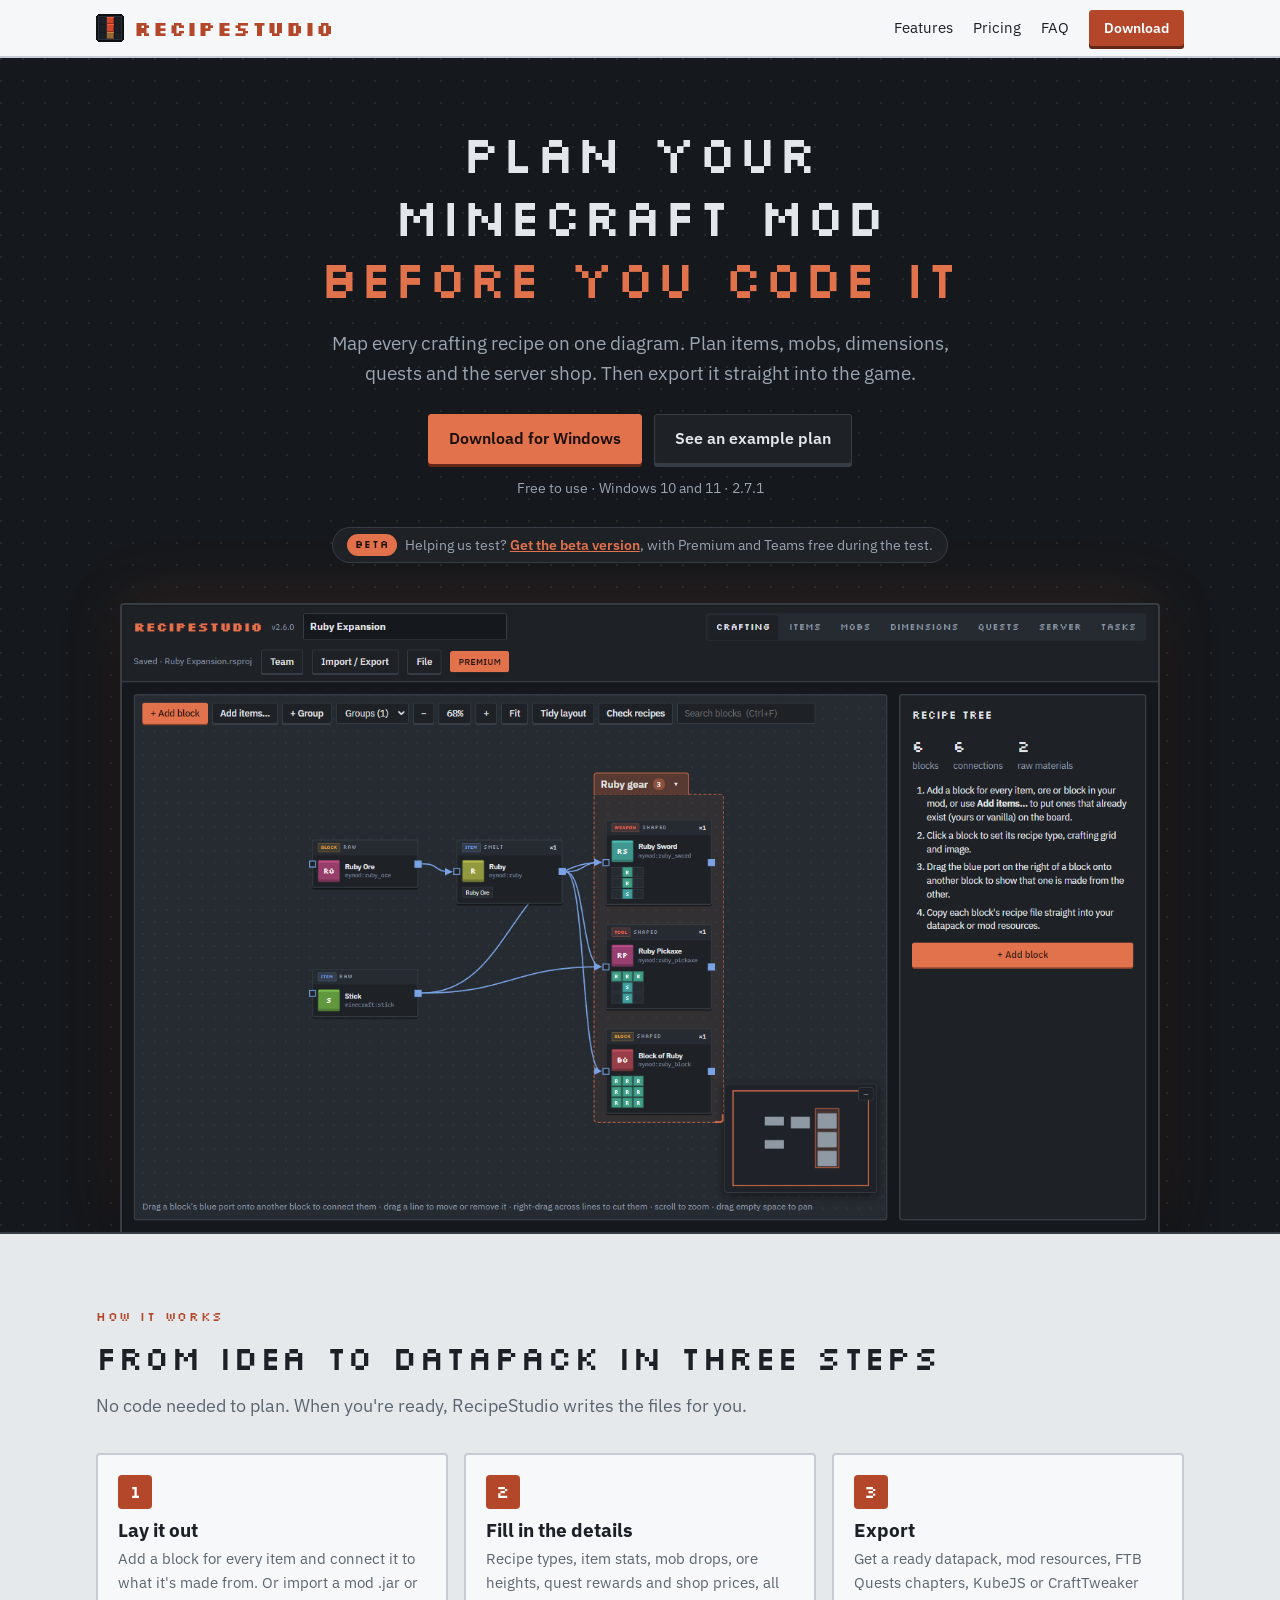
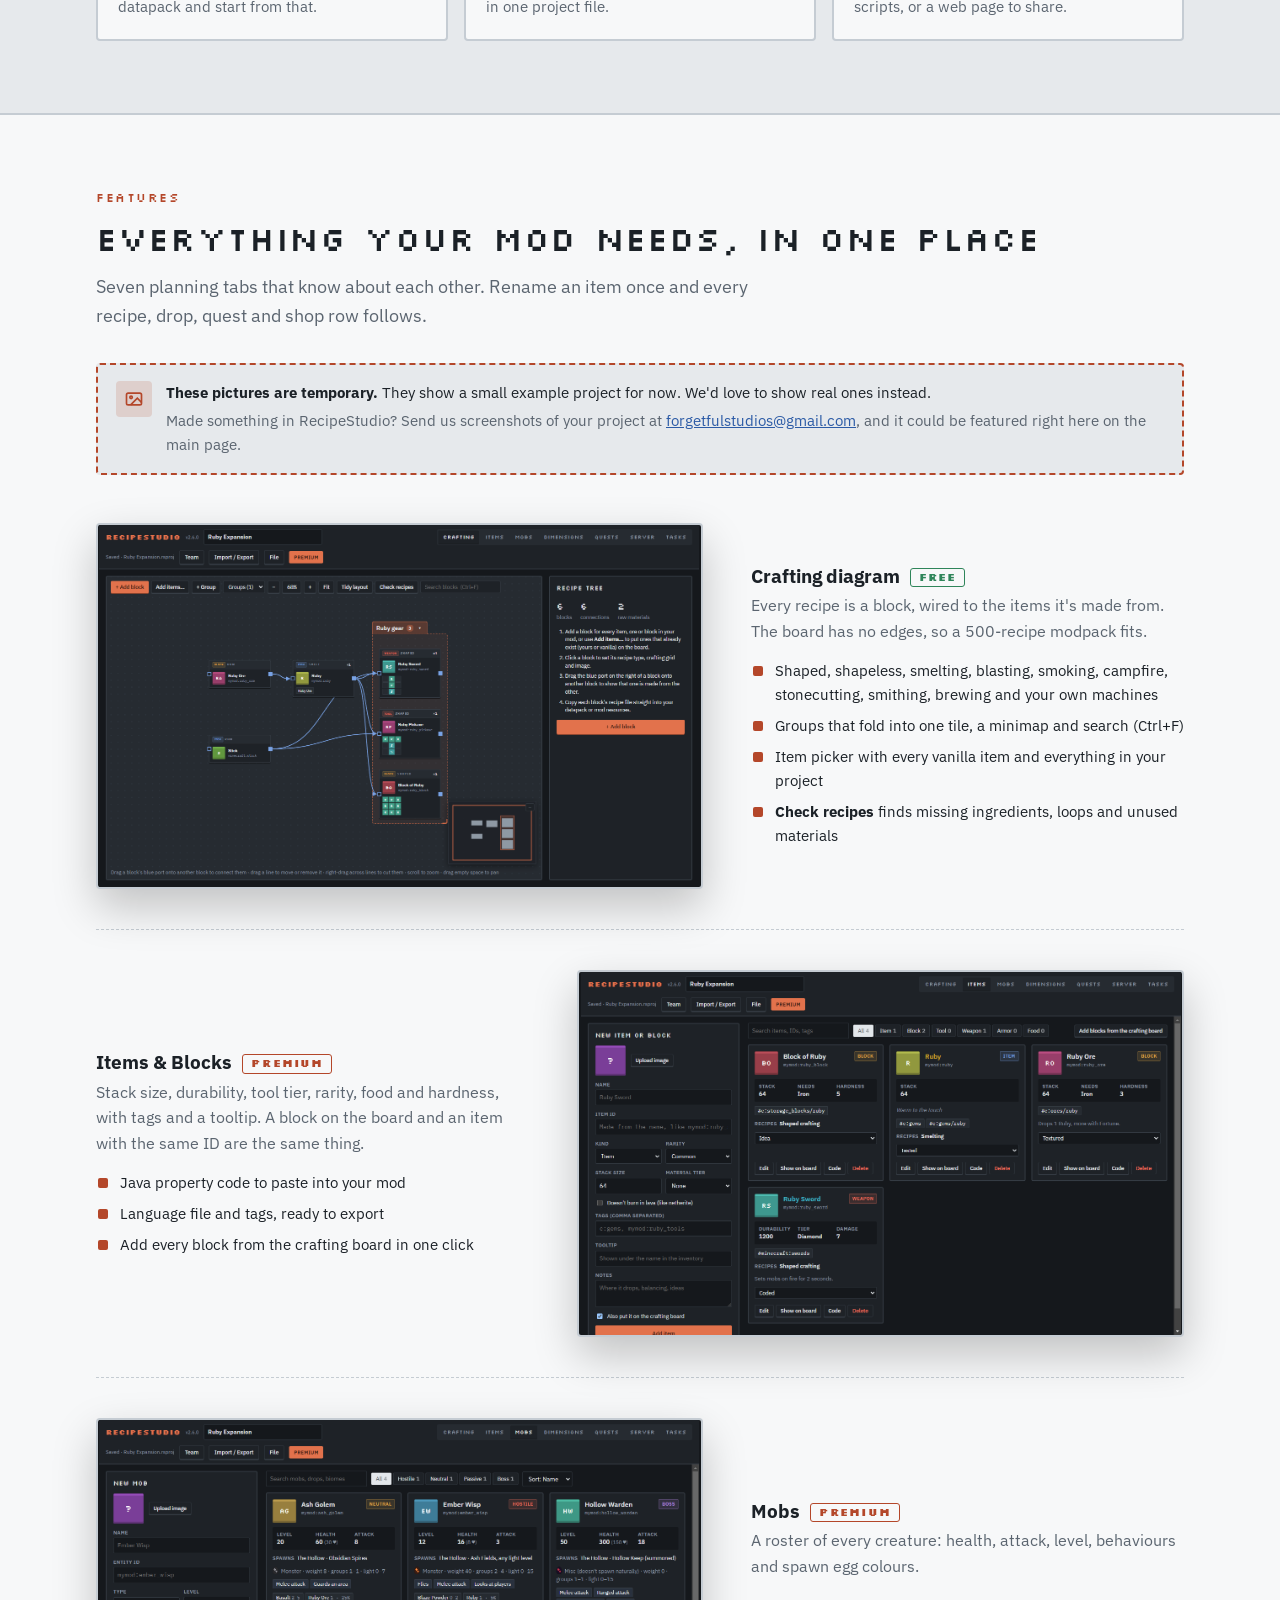
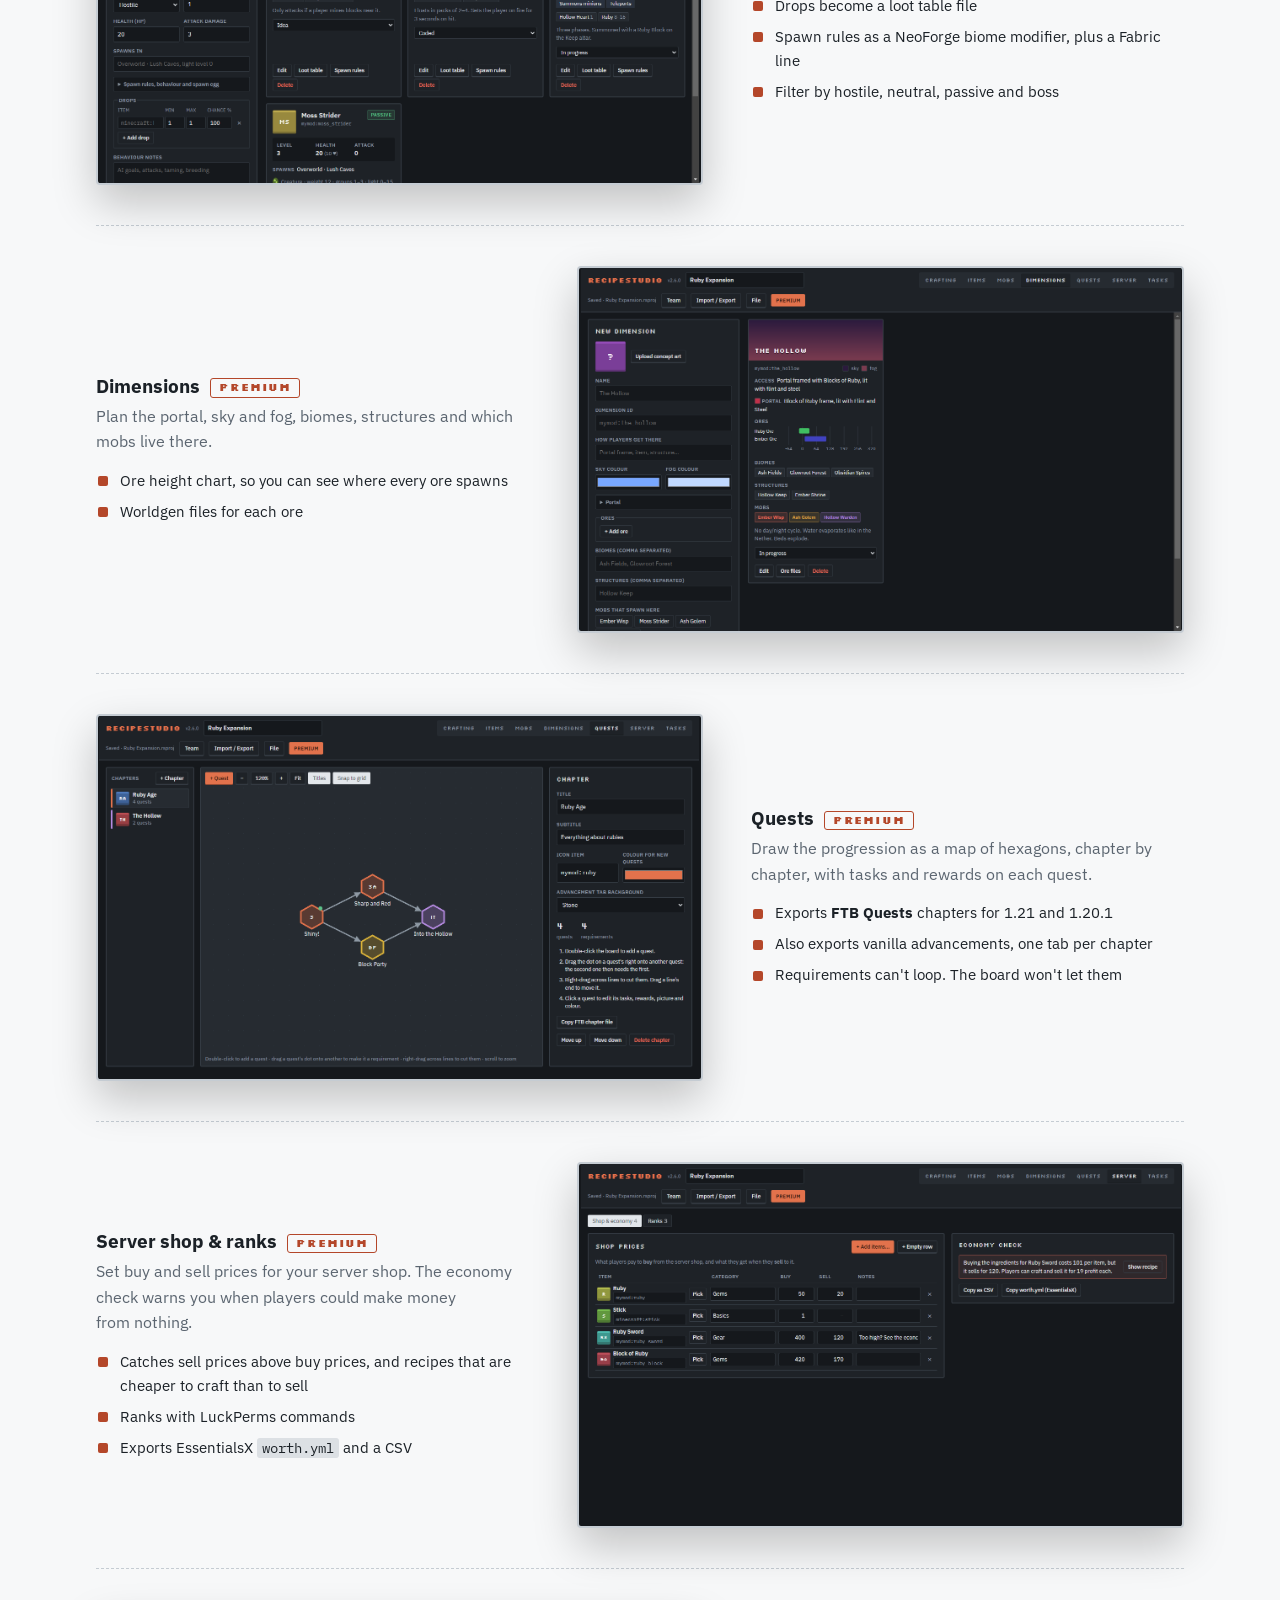
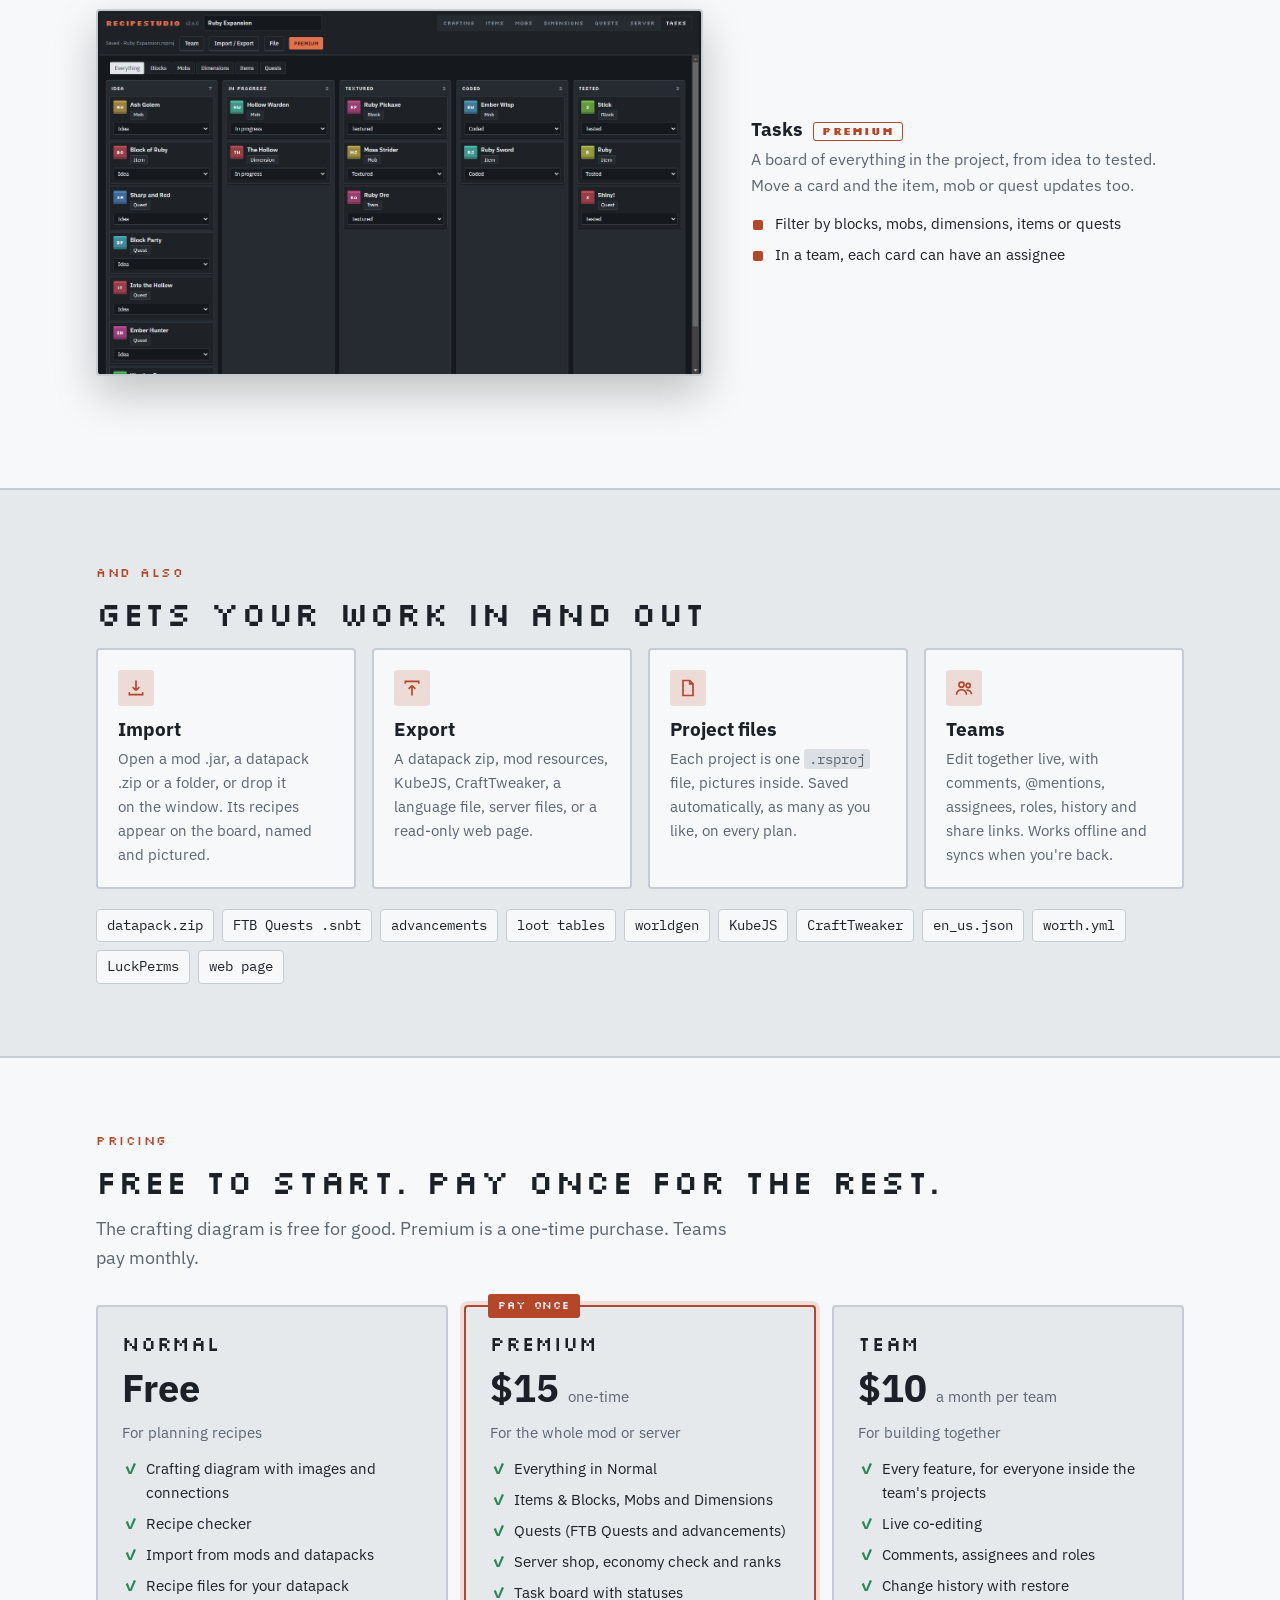
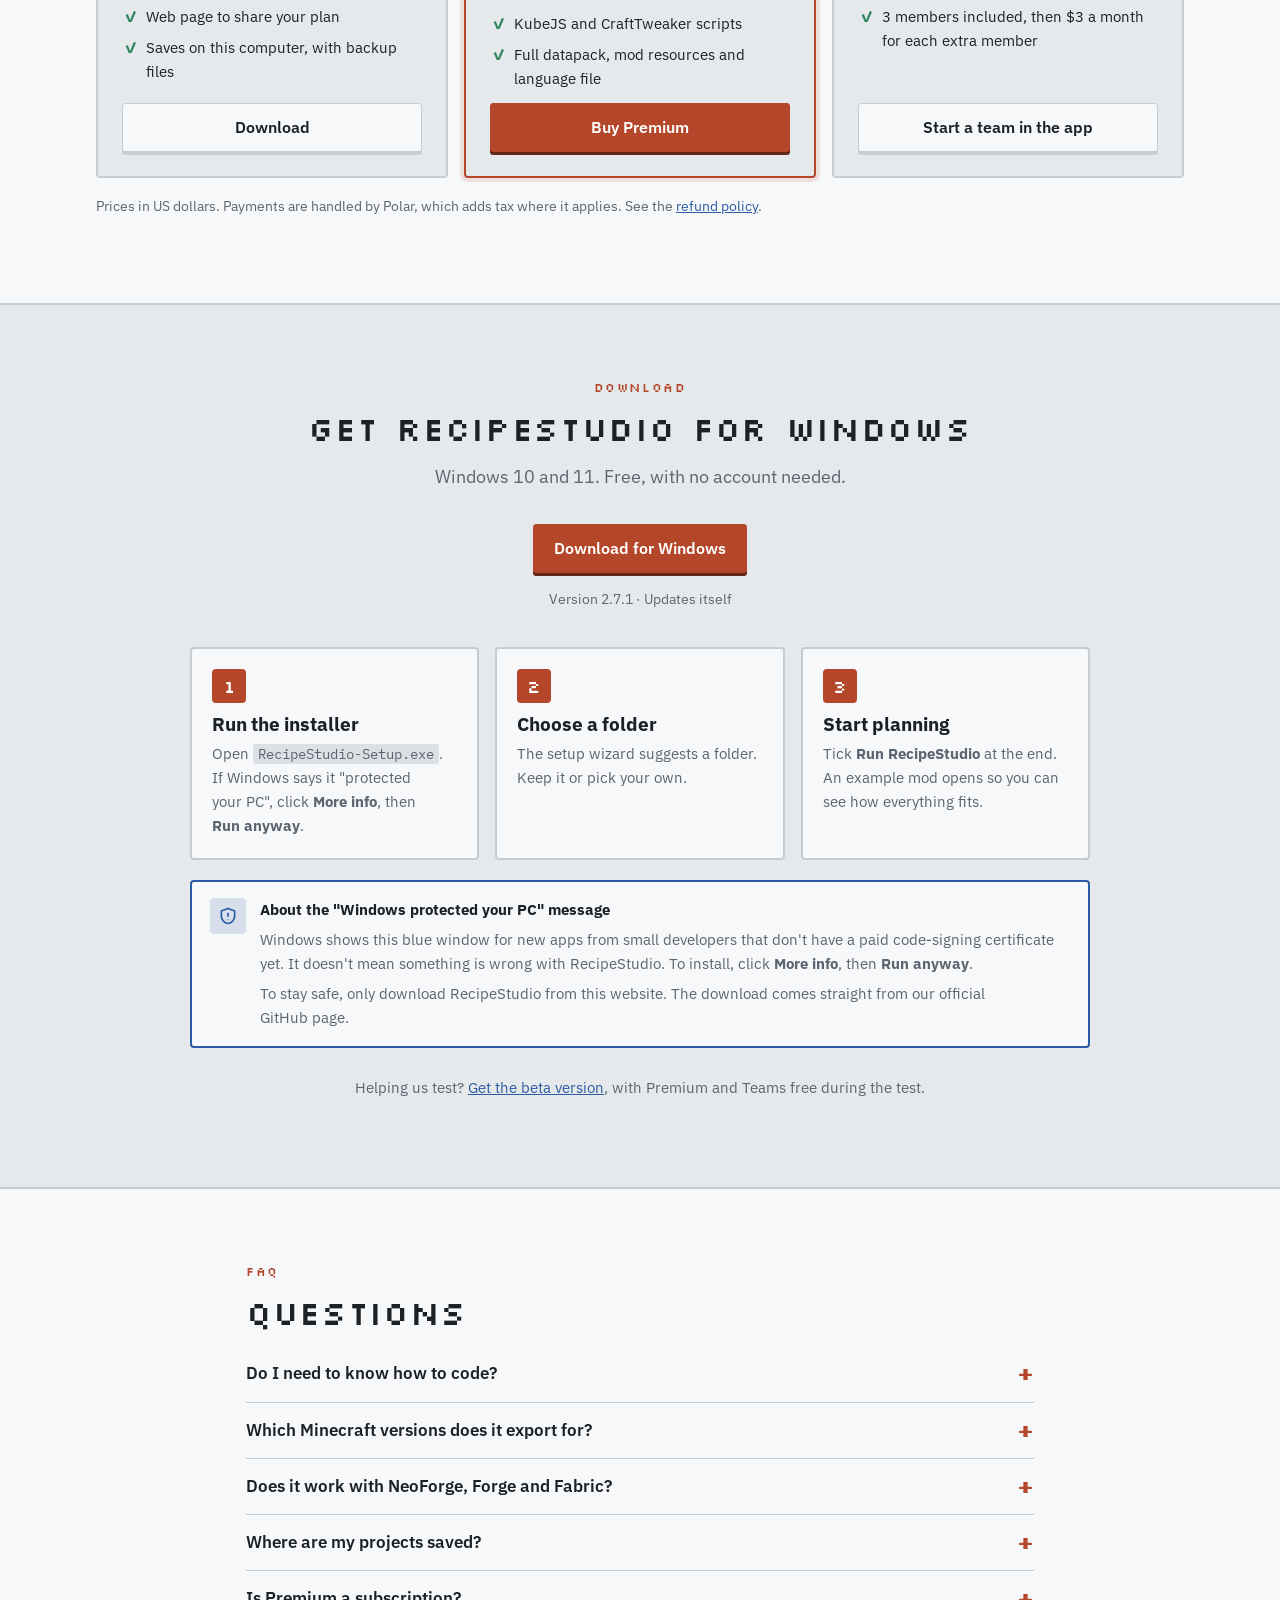
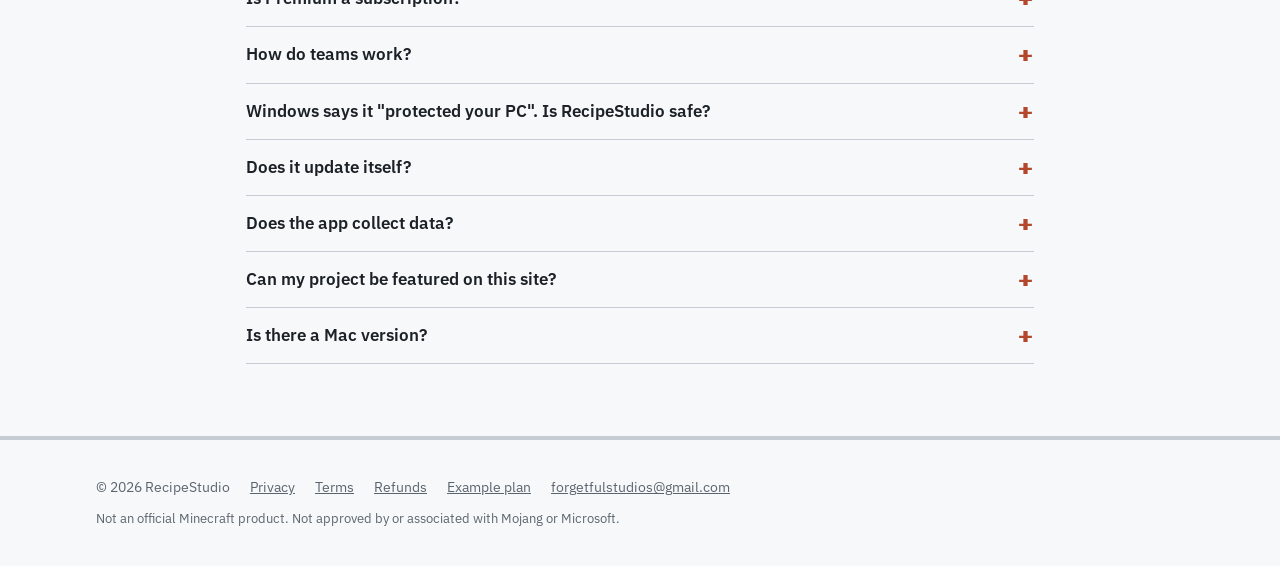
==== commit 6a8acf8b: "Website for 2.7.1" ====
--- a/index.html
+++ b/index.html
@@ -164,7 +164,7 @@
     <h2>Free to start. Pay once for the rest.</h2>
     <p class="section-lead">The crafting diagram is free for good. Premium is a one-time purchase. Teams pay monthly.</p>
     <div class="plans" id="plans"></div>
-    <p class="small" style="margin-top:18px">Prices in US dollars. Payments are handled by Lemon Squeezy, which adds tax where it applies. See the <a href="refund.html">refund policy</a>.</p>
+    <p class="small" style="margin-top:18px">Prices in US dollars. Payments are handled by Polar, which adds tax where it applies. See the <a href="refund.html">refund policy</a>.</p>
   </div></section>
 
   <section id="download" class="download"><div class="wrap">
